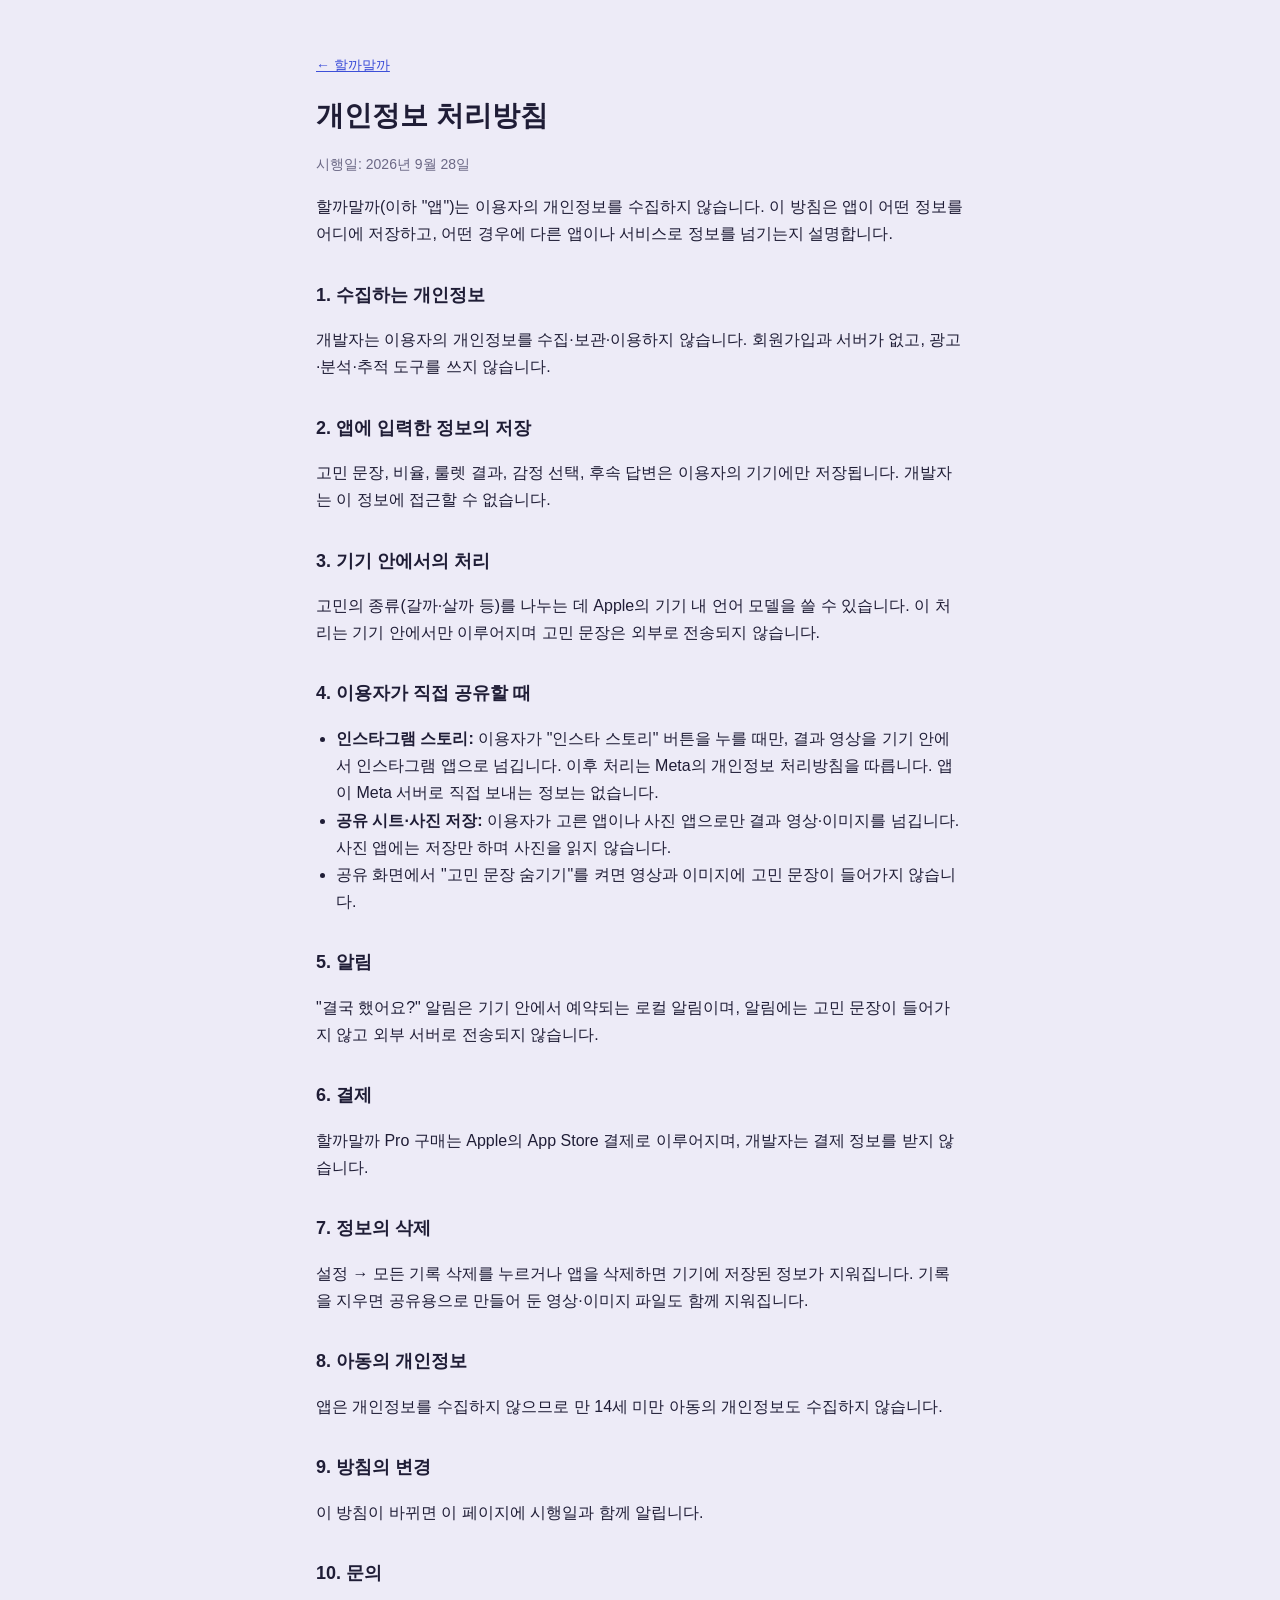
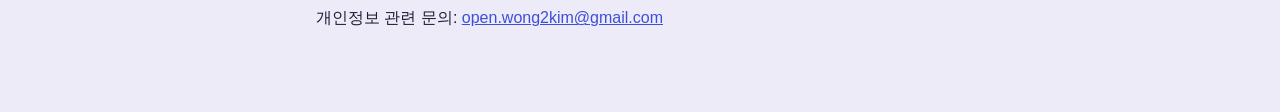
==== privacy.html @ 56ea6224 "지원 페이지와 개인정보 처리방침" ====
<!doctype html>
<html lang="ko">
<head>
<meta charset="utf-8">
<meta name="viewport" content="width=device-width, initial-scale=1">
<title>할까말까 개인정보 처리방침</title>
<link rel="stylesheet" href="style.css">
</head>
<body>
<main>
<p class="back"><a href="./">← 할까말까</a></p>
<h1>개인정보 처리방침</h1>
<p class="meta">시행일: 2026년 9월 28일</p>

<p>할까말까(이하 "앱")는 이용자의 개인정보를 수집하지 않습니다. 이 방침은 앱이 어떤 정보를 어디에 저장하고, 어떤 경우에 다른 앱이나 서비스로 정보를 넘기는지 설명합니다.</p>

<h2>1. 수집하는 개인정보</h2>
<p>개발자는 이용자의 개인정보를 수집·보관·이용하지 않습니다. 회원가입과 서버가 없고, 광고·분석·추적 도구를 쓰지 않습니다.</p>

<h2>2. 앱에 입력한 정보의 저장</h2>
<p>고민 문장, 비율, 룰렛 결과, 감정 선택, 후속 답변은 이용자의 기기에만 저장됩니다. 개발자는 이 정보에 접근할 수 없습니다.</p>

<h2>3. 기기 안에서의 처리</h2>
<p>고민의 종류(갈까·살까 등)를 나누는 데 Apple의 기기 내 언어 모델을 쓸 수 있습니다. 이 처리는 기기 안에서만 이루어지며 고민 문장은 외부로 전송되지 않습니다.</p>

<h2>4. 이용자가 직접 공유할 때</h2>
<ul>
<li><b>인스타그램 스토리:</b> 이용자가 "인스타 스토리" 버튼을 누를 때만, 결과 영상을 기기 안에서 인스타그램 앱으로 넘깁니다. 이후 처리는 Meta의 개인정보 처리방침을 따릅니다. 앱이 Meta 서버로 직접 보내는 정보는 없습니다.</li>
<li><b>공유 시트·사진 저장:</b> 이용자가 고른 앱이나 사진 앱으로만 결과 영상·이미지를 넘깁니다. 사진 앱에는 저장만 하며 사진을 읽지 않습니다.</li>
<li>공유 화면에서 "고민 문장 숨기기"를 켜면 영상과 이미지에 고민 문장이 들어가지 않습니다.</li>
</ul>

<h2>5. 알림</h2>
<p>"결국 했어요?" 알림은 기기 안에서 예약되는 로컬 알림이며, 알림에는 고민 문장이 들어가지 않고 외부 서버로 전송되지 않습니다.</p>

<h2>6. 결제</h2>
<p>할까말까 Pro 구매는 Apple의 App Store 결제로 이루어지며, 개발자는 결제 정보를 받지 않습니다.</p>

<h2>7. 정보의 삭제</h2>
<p>설정 → 모든 기록 삭제를 누르거나 앱을 삭제하면 기기에 저장된 정보가 지워집니다. 기록을 지우면 공유용으로 만들어 둔 영상·이미지 파일도 함께 지워집니다.</p>

<h2>8. 아동의 개인정보</h2>
<p>앱은 개인정보를 수집하지 않으므로 만 14세 미만 아동의 개인정보도 수집하지 않습니다.</p>

<h2>9. 방침의 변경</h2>
<p>이 방침이 바뀌면 이 페이지에 시행일과 함께 알립니다.</p>

<h2>10. 문의</h2>
<p>개인정보 관련 문의: <a href="mailto:open.wong2kim@gmail.com">open.wong2kim@gmail.com</a></p>
</main>
</body>
</html>
---- style.css ----
:root { --bg: #EDEBF7; --fg: #1F1D36; --muted: #6B6885; --accent: #3D4FD8; }
@media (prefers-color-scheme: dark) { :root { --bg: #16152A; --fg: #F1EFFF; --muted: #A3A0C2; --accent: #8A96FF; } }
* { box-sizing: border-box; }
body { margin: 0; background: var(--bg); color: var(--fg); font: 16px/1.7 -apple-system, "Apple SD Gothic Neo", "Noto Sans KR", sans-serif; }
main { max-width: 680px; margin: 0 auto; padding: 40px 16px 64px; }
h1 { font-size: 28px; margin: 8px 0 4px; }
h2 { font-size: 18px; margin: 32px 0 8px; }
a { color: var(--accent); }
.meta, .back { color: var(--muted); font-size: 14px; }
.lead { font-size: 18px; }
.icon { border-radius: 22px; display: block; }
.links { margin-top: 40px; }
ul { padding-left: 20px; }
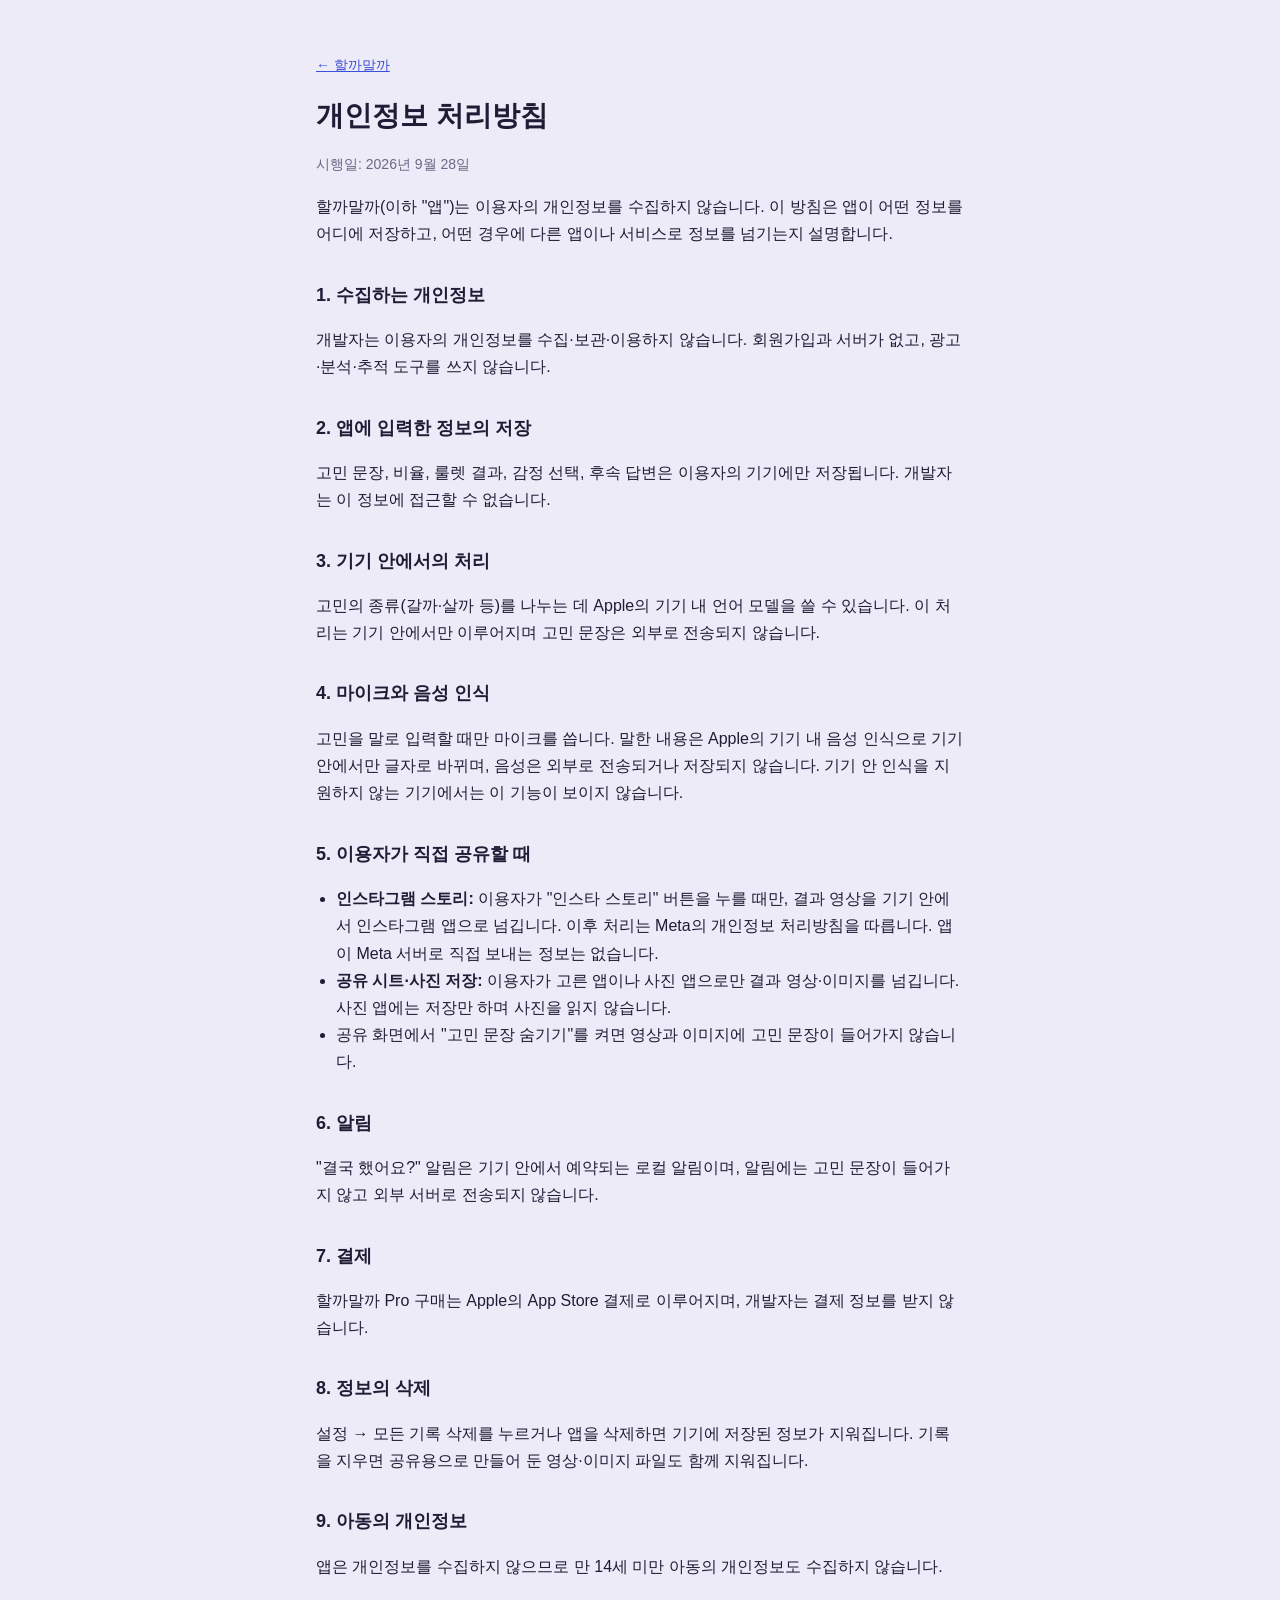
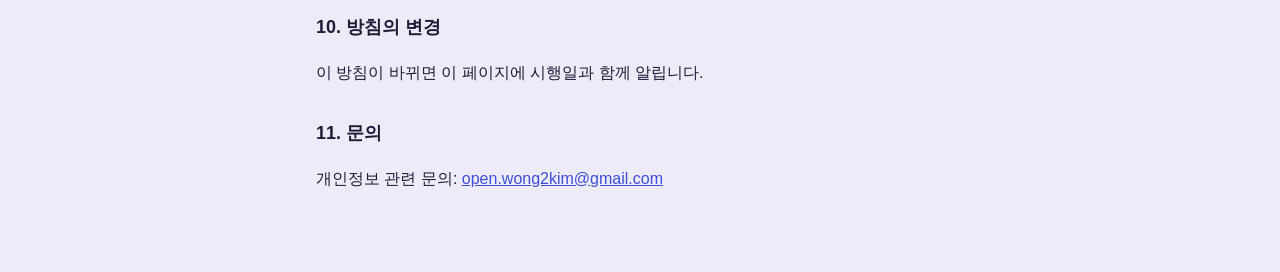
==== commit d814ef49: "개인정보 처리방침: 기기 내 음성 인식 항목 추가 Co-Authored-By: Claude Opus 5.5 <noreply@anthropic.com>" ====
--- a/privacy.html
+++ b/privacy.html
@@ -23,29 +23,32 @@
 <h2>3. 기기 안에서의 처리</h2>
 <p>고민의 종류(갈까·살까 등)를 나누는 데 Apple의 기기 내 언어 모델을 쓸 수 있습니다. 이 처리는 기기 안에서만 이루어지며 고민 문장은 외부로 전송되지 않습니다.</p>
 
-<h2>4. 이용자가 직접 공유할 때</h2>
+<h2>4. 마이크와 음성 인식</h2>
+<p>고민을 말로 입력할 때만 마이크를 씁니다. 말한 내용은 Apple의 기기 내 음성 인식으로 기기 안에서만 글자로 바뀌며, 음성은 외부로 전송되거나 저장되지 않습니다. 기기 안 인식을 지원하지 않는 기기에서는 이 기능이 보이지 않습니다.</p>
+
+<h2>5. 이용자가 직접 공유할 때</h2>
 <ul>
 <li><b>인스타그램 스토리:</b> 이용자가 "인스타 스토리" 버튼을 누를 때만, 결과 영상을 기기 안에서 인스타그램 앱으로 넘깁니다. 이후 처리는 Meta의 개인정보 처리방침을 따릅니다. 앱이 Meta 서버로 직접 보내는 정보는 없습니다.</li>
 <li><b>공유 시트·사진 저장:</b> 이용자가 고른 앱이나 사진 앱으로만 결과 영상·이미지를 넘깁니다. 사진 앱에는 저장만 하며 사진을 읽지 않습니다.</li>
 <li>공유 화면에서 "고민 문장 숨기기"를 켜면 영상과 이미지에 고민 문장이 들어가지 않습니다.</li>
 </ul>
 
-<h2>5. 알림</h2>
+<h2>6. 알림</h2>
 <p>"결국 했어요?" 알림은 기기 안에서 예약되는 로컬 알림이며, 알림에는 고민 문장이 들어가지 않고 외부 서버로 전송되지 않습니다.</p>
 
-<h2>6. 결제</h2>
+<h2>7. 결제</h2>
 <p>할까말까 Pro 구매는 Apple의 App Store 결제로 이루어지며, 개발자는 결제 정보를 받지 않습니다.</p>
 
-<h2>7. 정보의 삭제</h2>
+<h2>8. 정보의 삭제</h2>
 <p>설정 → 모든 기록 삭제를 누르거나 앱을 삭제하면 기기에 저장된 정보가 지워집니다. 기록을 지우면 공유용으로 만들어 둔 영상·이미지 파일도 함께 지워집니다.</p>
 
-<h2>8. 아동의 개인정보</h2>
+<h2>9. 아동의 개인정보</h2>
 <p>앱은 개인정보를 수집하지 않으므로 만 14세 미만 아동의 개인정보도 수집하지 않습니다.</p>
 
-<h2>9. 방침의 변경</h2>
+<h2>10. 방침의 변경</h2>
 <p>이 방침이 바뀌면 이 페이지에 시행일과 함께 알립니다.</p>
 
-<h2>10. 문의</h2>
+<h2>11. 문의</h2>
 <p>개인정보 관련 문의: <a href="mailto:open.wong2kim@gmail.com">open.wong2kim@gmail.com</a></p>
 </main>
 </body>
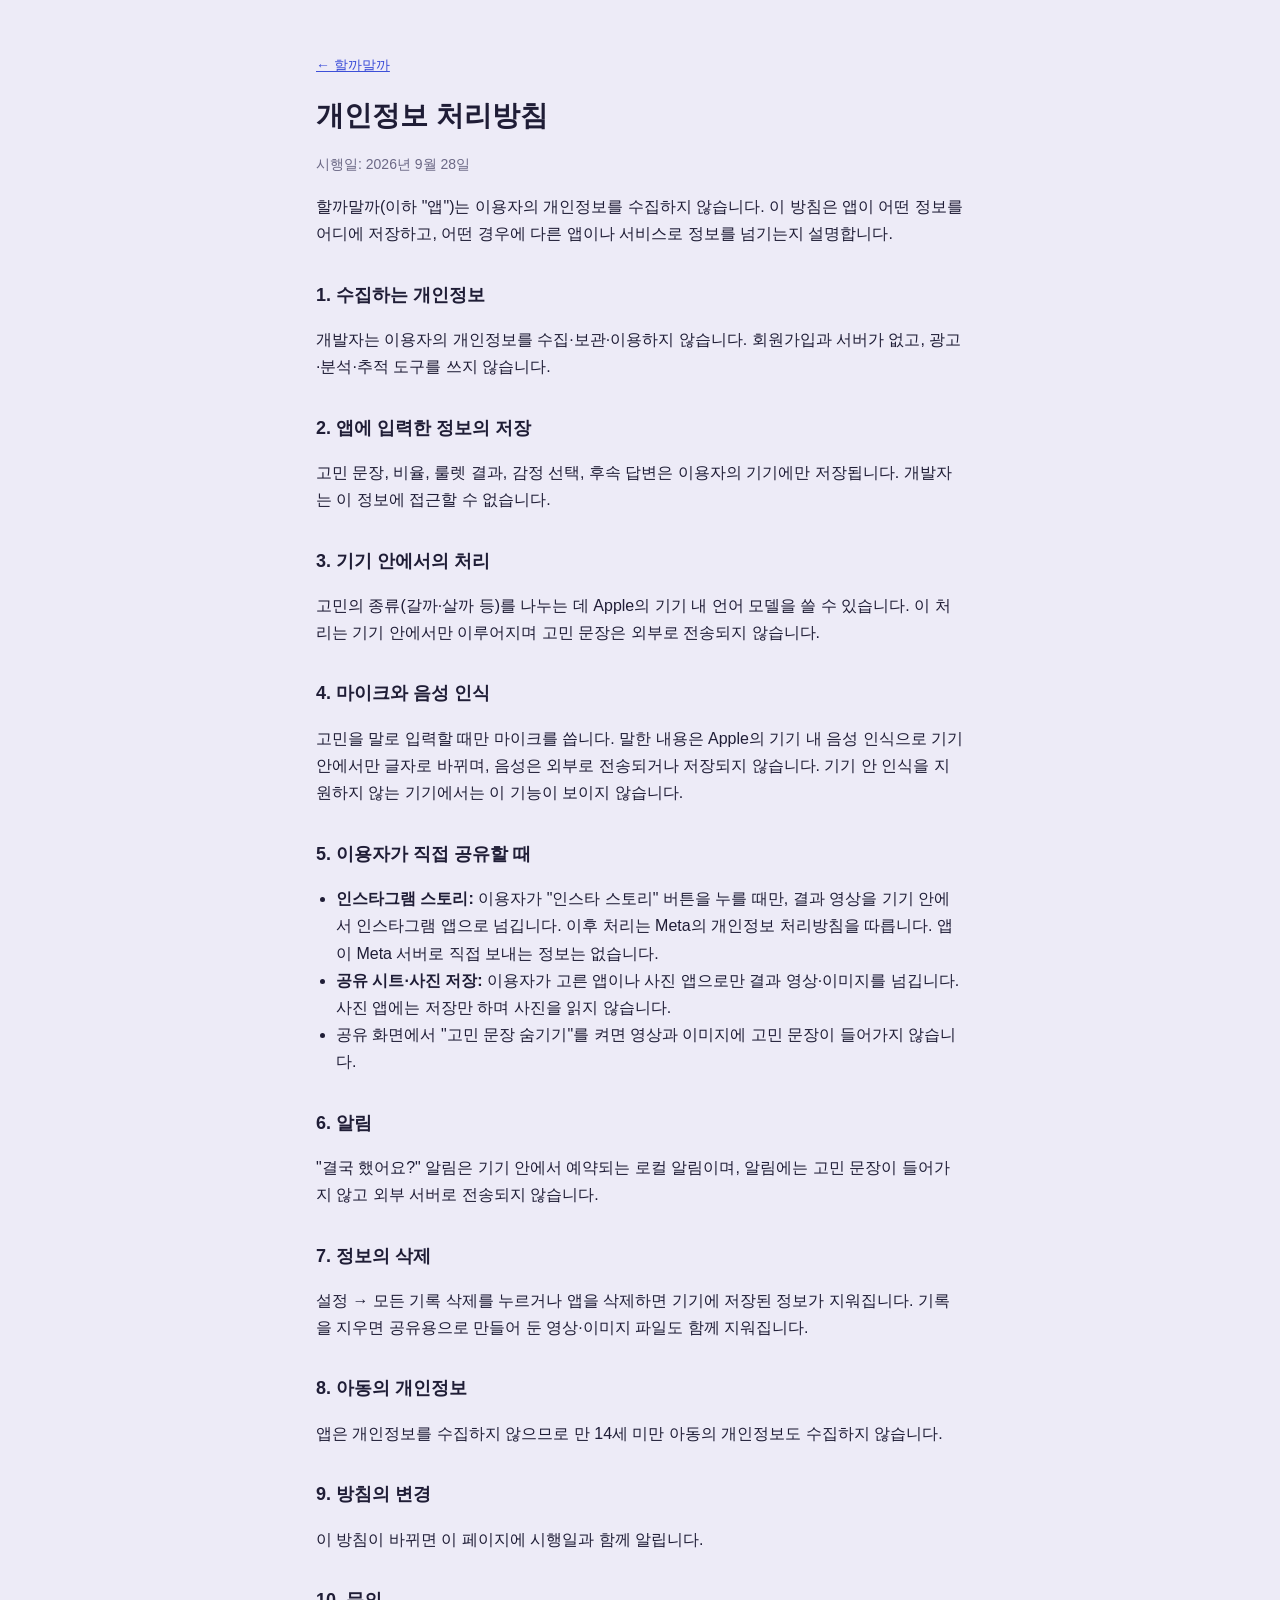
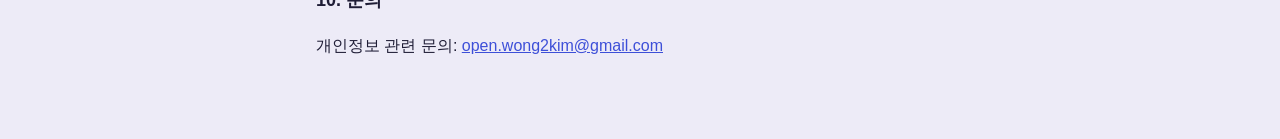
==== commit 4c047b29: "무료 출시: Pro·결제 안내 제거, 음성 입력 FAQ 추가 Co-Authored-By: Claude Opus 5.5 <noreply@anthropic.com>" ====
--- a/privacy.html
+++ b/privacy.html
@@ -36,19 +36,16 @@
 <h2>6. 알림</h2>
 <p>"결국 했어요?" 알림은 기기 안에서 예약되는 로컬 알림이며, 알림에는 고민 문장이 들어가지 않고 외부 서버로 전송되지 않습니다.</p>
 
-<h2>7. 결제</h2>
-<p>할까말까 Pro 구매는 Apple의 App Store 결제로 이루어지며, 개발자는 결제 정보를 받지 않습니다.</p>
-
-<h2>8. 정보의 삭제</h2>
+<h2>7. 정보의 삭제</h2>
 <p>설정 → 모든 기록 삭제를 누르거나 앱을 삭제하면 기기에 저장된 정보가 지워집니다. 기록을 지우면 공유용으로 만들어 둔 영상·이미지 파일도 함께 지워집니다.</p>
 
-<h2>9. 아동의 개인정보</h2>
+<h2>8. 아동의 개인정보</h2>
 <p>앱은 개인정보를 수집하지 않으므로 만 14세 미만 아동의 개인정보도 수집하지 않습니다.</p>
 
-<h2>10. 방침의 변경</h2>
+<h2>9. 방침의 변경</h2>
 <p>이 방침이 바뀌면 이 페이지에 시행일과 함께 알립니다.</p>
 
-<h2>11. 문의</h2>
+<h2>10. 문의</h2>
 <p>개인정보 관련 문의: <a href="mailto:open.wong2kim@gmail.com">open.wong2kim@gmail.com</a></p>
 </main>
 </body>
